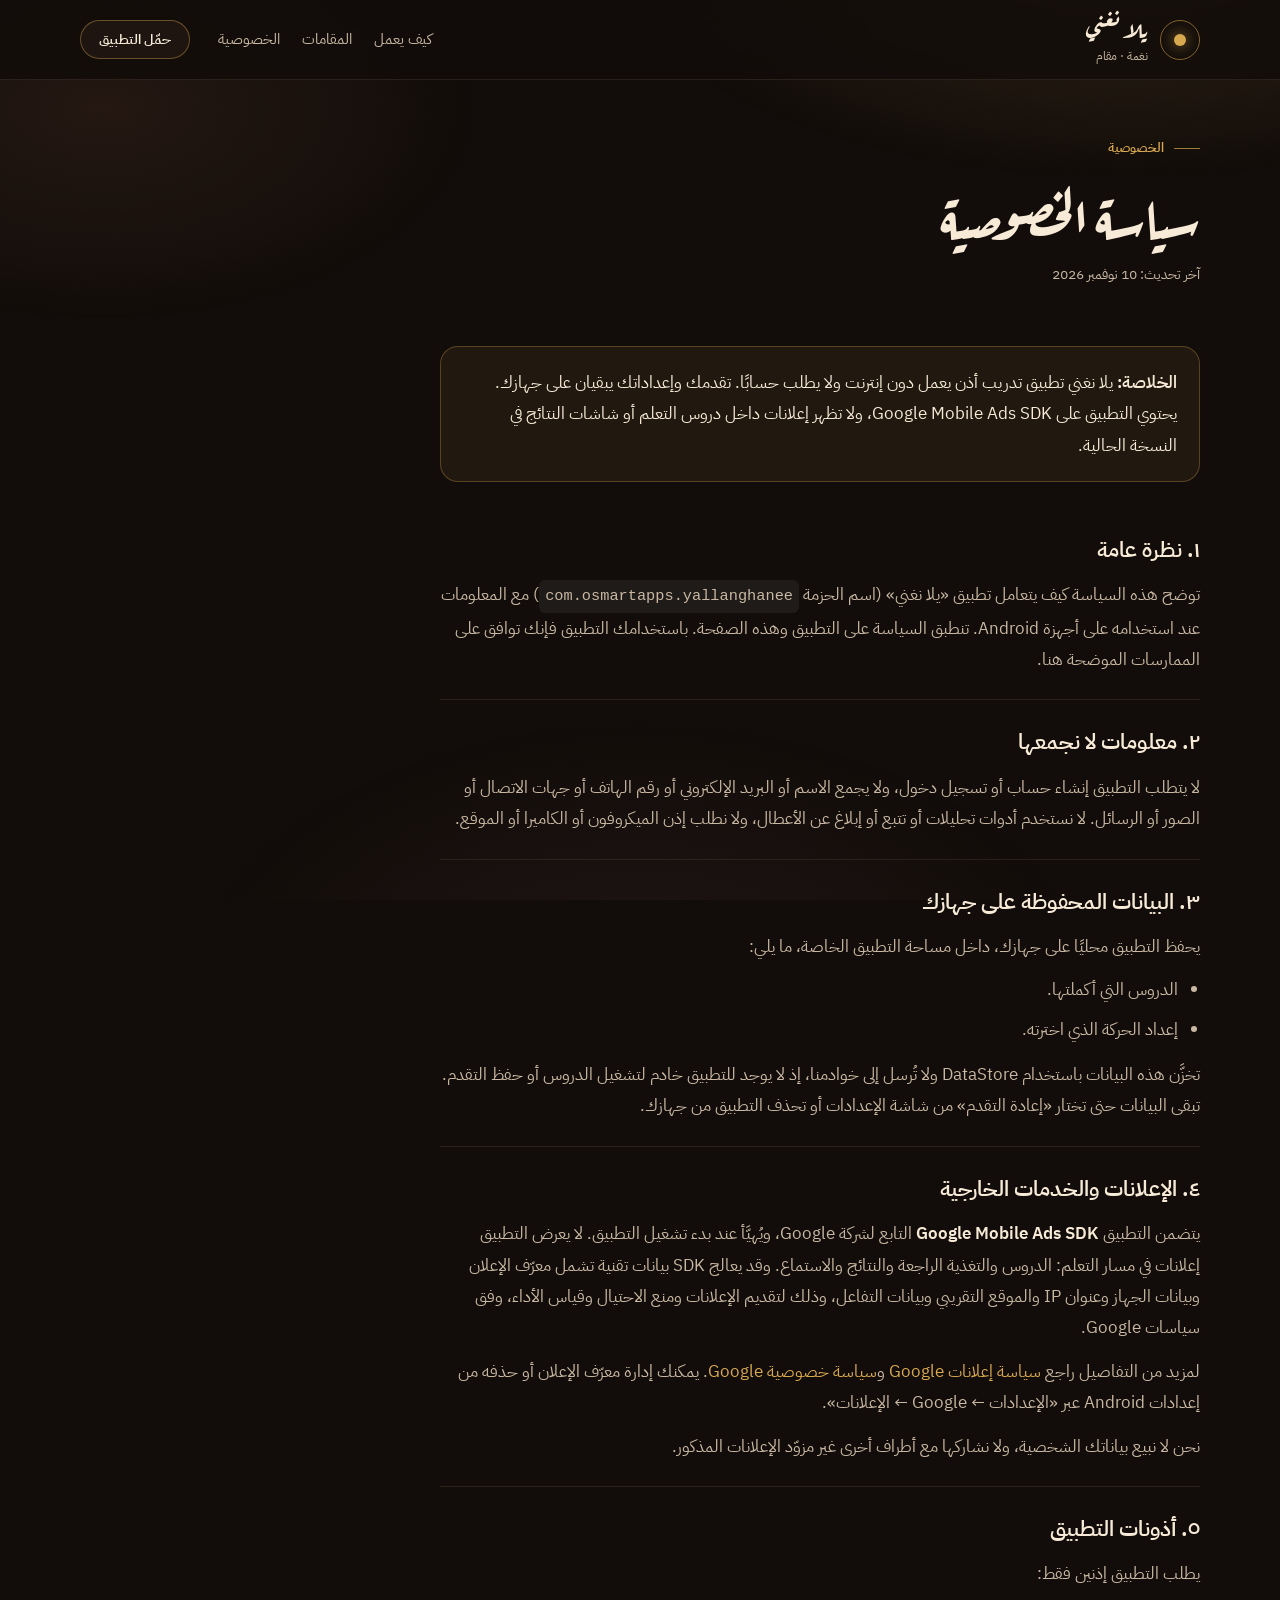
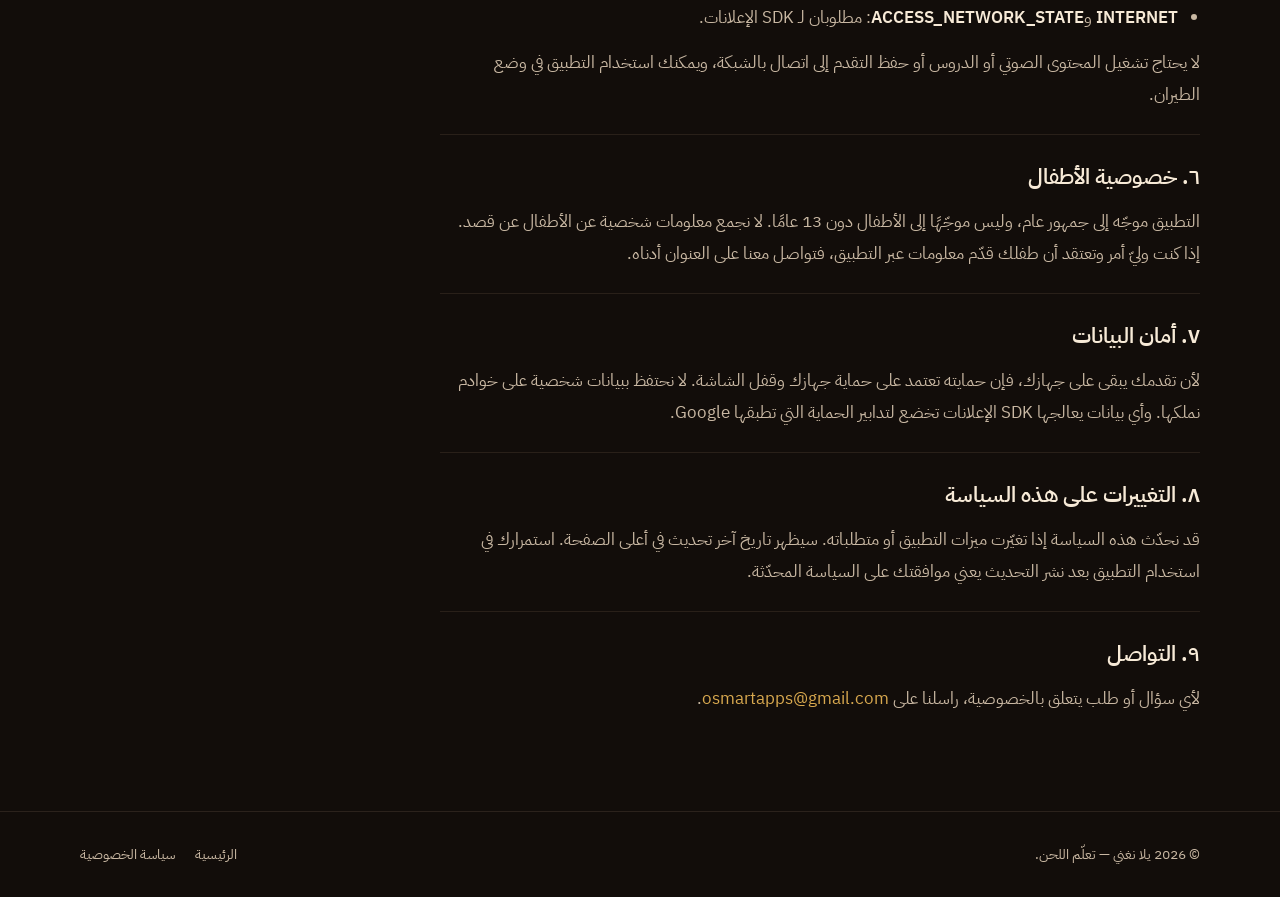
==== site/public/privacy.html @ 1ac6ab4f "Source lessons and audio from the published site pack The site JSON is now canonical. `tools/sync_ap" ====
<!DOCTYPE html>
<html lang="ar" dir="rtl">
<head>
  <meta charset="utf-8">
  <meta name="viewport" content="width=device-width, initial-scale=1">
  <title>سياسة الخصوصية — يلا نغني</title>
  <meta name="description" content="سياسة الخصوصية لتطبيق يلا نغني: تقدمك يبقى على جهازك، ولا تحتاج إلى حساب، مع إفصاح عن Google Mobile Ads SDK.">
  <meta name="theme-color" content="#120d0a">
  <meta property="og:type" content="article">
  <meta property="og:title" content="سياسة الخصوصية — يلا نغني">
  <meta property="og:description" content="كيف يتعامل تطبيق يلا نغني مع بياناتك: تخزين محلي للتقدم، بلا حساب، وإفصاح عن SDK الإعلانات.">
  <meta property="og:locale" content="ar_AR">
  <link rel="icon" href="data:image/svg+xml,%3Csvg xmlns='http://www.w3.org/2000/svg' viewBox='0 0 64 64'%3E%3Crect width='64' height='64' rx='14' fill='%23120d0a'/%3E%3Ccircle cx='32' cy='32' r='18' fill='none' stroke='%23d9a94f' stroke-width='2.5'/%3E%3Ccircle cx='32' cy='32' r='7' fill='%23d9a94f'/%3E%3C/svg%3E">
  <link rel="preload" href="assets/fonts/ArefRuqaa-Bold.ttf" as="font" type="font/ttf" crossorigin>
  <link rel="stylesheet" href="assets/css/site.css">
</head>
<body>
  <a class="skip-link" href="#main">تجاوز إلى المحتوى</a>

  <header class="site-header">
    <div class="wrap header-inner">
      <a class="brand" href="index.html" aria-label="يلا نغني — الرئيسية">
        <span class="brand-mark" aria-hidden="true"></span>
        <span>
          <span class="brand-name">يلا نغني</span>
          <span class="brand-tag">نغمة · مقام</span>
        </span>
      </a>
      <nav class="site-nav" aria-label="التنقل الرئيسي">
        <a href="index.html#how">كيف يعمل</a>
        <a href="index.html#maqams">المقامات</a>
        <a href="privacy.html" aria-current="page">الخصوصية</a>
      </nav>
      <a class="btn btn-small btn-ghost" href="index.html#download">حمّل التطبيق</a>
    </div>
  </header>

  <main id="main" class="wrap">
    <header class="page-head">
      <p class="kicker">الخصوصية</p>
      <h1>سياسة الخصوصية</h1>
      <p class="page-meta">آخر تحديث: 10 نوفمبر 2026</p>
    </header>

    <article class="prose">
      <div class="callout">
        <p>
          <strong>الخلاصة:</strong> يلا نغني تطبيق تدريب أذن يعمل دون إنترنت ولا يطلب حسابًا.
          تقدمك وإعداداتك يبقيان على جهازك. يحتوي التطبيق على Google Mobile Ads SDK، ولا تظهر
          إعلانات داخل دروس التعلم أو شاشات النتائج في النسخة الحالية.
        </p>
      </div>

      <section>
        <h2>١. نظرة عامة</h2>
        <p>
          توضح هذه السياسة كيف يتعامل تطبيق «يلا نغني» (اسم الحزمة
          <code>com.osmartapps.yallanghanee</code>) مع المعلومات عند استخدامه على أجهزة
          Android. تنطبق السياسة على التطبيق وهذه الصفحة. باستخدامك التطبيق فإنك توافق على
          الممارسات الموضحة هنا.
        </p>
      </section>

      <section>
        <h2>٢. معلومات لا نجمعها</h2>
        <p>
          لا يتطلب التطبيق إنشاء حساب أو تسجيل دخول، ولا يجمع الاسم أو البريد الإلكتروني أو
          رقم الهاتف أو جهات الاتصال أو الصور أو الرسائل. لا نستخدم أدوات تحليلات أو تتبع أو
          إبلاغ عن الأعطال، ولا نطلب إذن الميكروفون أو الكاميرا أو الموقع.
        </p>
      </section>

      <section>
        <h2>٣. البيانات المحفوظة على جهازك</h2>
        <p>يحفظ التطبيق محليًا على جهازك، داخل مساحة التطبيق الخاصة، ما يلي:</p>
        <ul>
          <li>الدروس التي أكملتها.</li>
          <li>إعداد الحركة الذي اخترته.</li>
        </ul>
        <p>
          تخزَّن هذه البيانات باستخدام DataStore ولا تُرسل إلى خوادمنا، إذ لا يوجد للتطبيق
          خادم لتشغيل الدروس أو حفظ التقدم. تبقى البيانات حتى تختار «إعادة التقدم» من شاشة
          الإعدادات أو تحذف التطبيق من جهازك.
        </p>
      </section>

      <section>
        <h2>٤. الإعلانات والخدمات الخارجية</h2>
        <p>
          يتضمن التطبيق <strong>Google Mobile Ads SDK</strong> التابع لشركة Google، ويُهيَّأ
          عند بدء تشغيل التطبيق. لا يعرض التطبيق إعلانات في مسار التعلم: الدروس والتغذية
          الراجعة والنتائج والاستماع. وقد يعالج SDK بيانات تقنية تشمل معرّف الإعلان وبيانات
          الجهاز وعنوان IP والموقع التقريبي وبيانات التفاعل، وذلك لتقديم الإعلانات ومنع
          الاحتيال وقياس الأداء، وفق سياسات Google.
        </p>
        <p>
          لمزيد من التفاصيل راجع
          <a href="https://policies.google.com/technologies/ads" rel="noopener">سياسة إعلانات Google</a>
          و<a href="https://policies.google.com/privacy" rel="noopener">سياسة خصوصية Google</a>.
          يمكنك إدارة معرّف الإعلان أو حذفه من إعدادات Android عبر
          «الإعدادات ← Google ← الإعلانات».
        </p>
        <p>نحن لا نبيع بياناتك الشخصية، ولا نشاركها مع أطراف أخرى غير مزوّد الإعلانات المذكور.</p>
      </section>

      <section>
        <h2>٥. أذونات التطبيق</h2>
        <p>يطلب التطبيق إذنين فقط:</p>
        <ul>
          <li><strong>INTERNET</strong> و<strong>ACCESS_NETWORK_STATE</strong>: مطلوبان لـ SDK الإعلانات.</li>
        </ul>
        <p>
          لا يحتاج تشغيل المحتوى الصوتي أو الدروس أو حفظ التقدم إلى اتصال بالشبكة، ويمكنك
          استخدام التطبيق في وضع الطيران.
        </p>
      </section>

      <section>
        <h2>٦. خصوصية الأطفال</h2>
        <p>
          التطبيق موجّه إلى جمهور عام، وليس موجّهًا إلى الأطفال دون 13 عامًا. لا نجمع معلومات
          شخصية عن الأطفال عن قصد. إذا كنت وليّ أمر وتعتقد أن طفلك قدّم معلومات عبر التطبيق،
          فتواصل معنا على العنوان أدناه.
        </p>
      </section>

      <section>
        <h2>٧. أمان البيانات</h2>
        <p>
          لأن تقدمك يبقى على جهازك، فإن حمايته تعتمد على حماية جهازك وقفل الشاشة. لا نحتفظ
          ببيانات شخصية على خوادم نملكها. وأي بيانات يعالجها SDK الإعلانات تخضع لتدابير
          الحماية التي تطبقها Google.
        </p>
      </section>

      <section>
        <h2>٨. التغييرات على هذه السياسة</h2>
        <p>
          قد نحدّث هذه السياسة إذا تغيّرت ميزات التطبيق أو متطلباته. سيظهر تاريخ آخر تحديث في
          أعلى الصفحة. استمرارك في استخدام التطبيق بعد نشر التحديث يعني موافقتك على السياسة
          المحدّثة.
        </p>
      </section>

      <section>
        <h2>٩. التواصل</h2>
        <p>
          لأي سؤال أو طلب يتعلق بالخصوصية، راسلنا على
          <a href="mailto:osmartapps@gmail.com">osmartapps@gmail.com</a>.
        </p>
      </section>
    </article>
  </main>

  <footer class="site-footer">
    <div class="wrap footer-inner">
      <p>© 2026 يلا نغني — تعلّم اللحن.</p>
      <nav class="footer-links" aria-label="روابط التذييل">
        <a href="index.html">الرئيسية</a>
        <a href="privacy.html" aria-current="page">سياسة الخصوصية</a>
      </nav>
    </div>
  </footer>
</body>
</html>
---- site/public/assets/css/site.css ----
@font-face {
  font-family: "IBM Plex Sans Arabic";
  src: url("../fonts/IBMPlexSansArabic-Regular.ttf") format("truetype");
  font-weight: 400;
  font-style: normal;
  font-display: swap;
}

@font-face {
  font-family: "IBM Plex Sans Arabic";
  src: url("../fonts/IBMPlexSansArabic-SemiBold.ttf") format("truetype");
  font-weight: 600;
  font-style: normal;
  font-display: swap;
}

@font-face {
  font-family: "Aref Ruqaa";
  src: url("../fonts/ArefRuqaa-Bold.ttf") format("truetype");
  font-weight: 700;
  font-style: normal;
  font-display: swap;
}

:root {
  --bg: #120d0a;
  --surface: #1e1612;
  --surface-high: #2a1f19;
  --outline: #4a3a30;
  --text: #f7ead7;
  --muted: #c9b8a3;
  --gold: #d9a94f;
  --gold-bright: #e5bc6e;
  --rast: #e2a45c;
  --hijaz: #c97b5a;
  --nahawand: #c77e9b;
  --radius-lg: 28px;
  --radius-md: 18px;
  --font-ui: "IBM Plex Sans Arabic", system-ui, -apple-system, "Segoe UI", sans-serif;
  --font-display: "Aref Ruqaa", "IBM Plex Sans Arabic", serif;
}

*,
*::before,
*::after {
  box-sizing: border-box;
}

html {
  scroll-behavior: smooth;
}

body {
  margin: 0;
  background: var(--bg);
  color: var(--text);
  font-family: var(--font-ui);
  font-size: 17px;
  line-height: 1.85;
  -webkit-font-smoothing: antialiased;
  text-rendering: optimizeLegibility;
  overflow-x: hidden;
}

body::before {
  content: "";
  position: fixed;
  inset: 0;
  z-index: -1;
  pointer-events: none;
  background:
    radial-gradient(60% 40% at 88% -8%, rgba(226, 164, 92, 0.16), transparent 70%),
    radial-gradient(42% 34% at 8% 12%, rgba(201, 123, 90, 0.1), transparent 70%),
    radial-gradient(52% 46% at 50% 112%, rgba(199, 126, 155, 0.08), transparent 70%);
}

h1,
h2,
h3 {
  margin: 0;
  font-family: var(--font-display);
  font-weight: 700;
  line-height: 1.35;
}

p {
  margin: 0;
}

a {
  color: var(--gold);
  text-decoration: none;
}

a:hover {
  text-decoration: underline;
  text-underline-offset: 4px;
}

img {
  display: block;
  max-width: 100%;
}

:focus-visible {
  outline: 2px solid var(--gold);
  outline-offset: 3px;
  border-radius: 6px;
}

.wrap {
  width: min(1120px, 100% - 48px);
  margin-inline: auto;
}

.skip-link {
  position: absolute;
  inset-inline-start: 16px;
  top: -80px;
  z-index: 50;
  padding: 10px 18px;
  border-radius: 999px;
  background: var(--gold);
  color: #1a120c;
  font-weight: 600;
  transition: top 0.15s ease;
}

.skip-link:focus {
  top: 16px;
  text-decoration: none;
}

/* Header */

.site-header {
  position: sticky;
  top: 0;
  z-index: 20;
  background: rgba(18, 13, 10, 0.82);
  backdrop-filter: blur(14px);
  -webkit-backdrop-filter: blur(14px);
  border-bottom: 1px solid rgba(122, 99, 83, 0.22);
}

.header-inner {
  display: flex;
  flex-wrap: wrap;
  align-items: center;
  gap: 14px 28px;
  padding-block: 14px;
}

.brand {
  display: flex;
  align-items: center;
  gap: 12px;
  color: var(--text);
}

.brand:hover {
  text-decoration: none;
}

.brand-mark {
  position: relative;
  display: grid;
  place-items: center;
  width: 40px;
  height: 40px;
  border: 1px solid rgba(217, 169, 79, 0.55);
  border-radius: 50%;
}

.brand-mark::before {
  content: "";
  width: 12px;
  height: 12px;
  border-radius: 50%;
  background: var(--gold);
  box-shadow: 0 0 14px rgba(217, 169, 79, 0.7);
}

.brand-name {
  font-family: var(--font-display);
  font-size: 24px;
  line-height: 1.1;
}

.brand-tag {
  display: block;
  font-size: 12px;
  line-height: 1.4;
  color: var(--muted);
}

.site-nav {
  display: flex;
  gap: 22px;
  margin-inline-start: auto;
  font-size: 15px;
}

.site-nav a {
  color: var(--muted);
}

.site-nav a:hover {
  color: var(--text);
  text-decoration: none;
}

.site-header .btn {
  margin-inline-start: 0;
}

/* Buttons */

.btn {
  display: inline-flex;
  align-items: center;
  justify-content: center;
  gap: 10px;
  padding: 14px 26px;
  border: 1px solid transparent;
  border-radius: 999px;
  font-family: var(--font-ui);
  font-size: 16px;
  font-weight: 600;
  line-height: 1.4;
  text-align: center;
  cursor: pointer;
  transition: transform 0.15s ease, background-color 0.15s ease, border-color 0.15s ease;
}

.btn:hover {
  text-decoration: none;
  transform: translateY(-1px);
}

.btn-primary {
  background: var(--gold);
  color: #1a120c;
}

.btn-primary:hover {
  background: var(--gold-bright);
}

.btn-ghost {
  background: rgba(42, 31, 25, 0.5);
  border-color: rgba(217, 169, 79, 0.4);
  color: var(--text);
}

.btn-ghost:hover {
  background: rgba(42, 31, 25, 0.9);
}

.btn-small {
  padding: 9px 18px;
  font-size: 14px;
}

/* Hero */

.hero {
  padding-block: 72px 44px;
}

.hero-grid {
  display: grid;
  grid-template-columns: 1.15fr 0.85fr;
  gap: 56px;
  align-items: center;
}

.kicker {
  display: flex;
  align-items: center;
  gap: 10px;
  margin-bottom: 16px;
  color: var(--gold);
  font-size: 13px;
  font-weight: 600;
}

.kicker::before {
  content: "";
  width: 26px;
  height: 1px;
  background: var(--gold);
  opacity: 0.7;
}

.hero h1 {
  margin-bottom: 20px;
  font-size: clamp(46px, 7vw, 82px);
  line-height: 1.12;
}

.lede {
  max-width: 52ch;
  color: var(--muted);
  font-size: clamp(17px, 2vw, 20px);
  line-height: 1.9;
}

.hero-actions {
  display: flex;
  flex-wrap: wrap;
  gap: 14px;
  margin-top: 32px;
}

.hero-chips {
  display: flex;
  flex-wrap: wrap;
  gap: 10px 24px;
  margin: 34px 0 0;
  padding: 0;
  list-style: none;
  color: var(--muted);
  font-size: 14px;
}

.hero-chips li {
  display: flex;
  align-items: center;
  gap: 8px;
}

.hero-chips li::before {
  content: "";
  width: 6px;
  height: 6px;
  border-radius: 50%;
  background: var(--gold);
}

.orb-stage {
  display: grid;
  justify-items: center;
  gap: 22px;
}

.orb {
  position: relative;
  display: grid;
  place-items: center;
  width: min(100%, 360px);
  aspect-ratio: 1;
}

.orb::before {
  content: "";
  position: absolute;
  inset: -12%;
  border-radius: 50%;
  background: radial-gradient(circle, rgba(217, 169, 79, 0.16), transparent 65%);
  filter: blur(10px);
}

.orb-ring {
  position: absolute;
  border-radius: 50%;
  border: 1px solid rgba(217, 169, 79, 0.18);
}

.orb-ring-1 {
  inset: 0;
  animation: breathe 7s ease-in-out infinite;
}

.orb-ring-2 {
  inset: 11%;
  border-color: rgba(226, 164, 92, 0.22);
}

.orb-core {
  position: relative;
  display: flex;
  align-items: center;
  justify-content: center;
  gap: 7px;
  width: 62%;
  aspect-ratio: 1;
  border: 1px solid rgba(217, 169, 79, 0.38);
  border-radius: 50%;
  background: radial-gradient(circle at 34% 28%, #3b2a1e, #1b1310 72%);
  box-shadow: inset 0 0 46px rgba(217, 169, 79, 0.12), 0 30px 70px rgba(0, 0, 0, 0.55);
}

.orb-core i {
  width: 7px;
  border-radius: 99px;
  background: linear-gradient(var(--rast), var(--gold));
  box-shadow: 0 0 12px rgba(217, 169, 79, 0.35);
  animation: equalize 1.8s ease-in-out infinite;
}

.orb-core i:nth-child(1) {
  height: 28px;
  animation-delay: -0.5s;
}

.orb-core i:nth-child(2) {
  height: 54px;
  animation-delay: -0.2s;
}

.orb-core i:nth-child(3) {
  height: 38px;
  animation-delay: -0.7s;
}

.orb-core i:nth-child(4) {
  height: 62px;
  animation-delay: -0.35s;
}

.orb-core i:nth-child(5) {
  height: 34px;
  animation-delay: -0.9s;
}

.orb-caption {
  color: var(--muted);
  font-size: 14px;
  text-align: center;
}

/* Sections */

.section {
  padding-block: 56px;
}

.section-head {
  max-width: 660px;
  margin-bottom: 34px;
}

.section-head h2 {
  margin-bottom: 12px;
  font-size: clamp(30px, 4vw, 42px);
}

.section-head p {
  color: var(--muted);
}

/* Feature cards */

.grid {
  display: grid;
  grid-template-columns: repeat(auto-fit, minmax(240px, 1fr));
  gap: 18px;
}

.card {
  padding: 26px 24px;
  border: 1px solid var(--outline);
  border-radius: var(--radius-md);
  background: linear-gradient(180deg, rgba(42, 31, 25, 0.85), rgba(30, 22, 18, 0.9));
  transition: border-color 0.2s ease, transform 0.2s ease;
}

.card:hover {
  border-color: rgba(217, 169, 79, 0.45);
  transform: translateY(-2px);
}

.card-icon {
  display: grid;
  place-items: center;
  width: 44px;
  height: 44px;
  margin-bottom: 18px;
  border-radius: 14px;
  background: rgba(217, 169, 79, 0.12);
  color: var(--gold);
}

.card h3 {
  margin-bottom: 8px;
  font-family: var(--font-ui);
  font-size: 18px;
  font-weight: 600;
  line-height: 1.6;
}

.card p {
  color: var(--muted);
  font-size: 15.5px;
}

/* Steps */

.steps {
  display: grid;
  gap: 16px;
  margin: 0;
  padding: 0;
  list-style: none;
  counter-reset: step;
}

.step {
  display: grid;
  grid-template-columns: auto 1fr;
  gap: 20px;
  align-items: start;
  padding: 24px;
  border: 1px solid var(--outline);
  border-radius: var(--radius-md);
  background: rgba(30, 22, 18, 0.75);
}

.step::before {
  counter-increment: step;
  content: counter(step, arabic-indic);
  display: grid;
  place-items: center;
  width: 44px;
  height: 44px;
  border: 1px solid rgba(217, 169, 79, 0.45);
  border-radius: 50%;
  color: var(--gold);
  font-size: 17px;
  line-height: 1;
}

.step h3 {
  margin-bottom: 6px;
  font-family: var(--font-ui);
  font-size: 17px;
  font-weight: 600;
  line-height: 1.6;
}

.step p {
  color: var(--muted);
  font-size: 15.5px;
}

/* Maqams */

.maqams {
  display: grid;
  grid-template-columns: repeat(auto-fit, minmax(250px, 1fr));
  gap: 18px;
}

.maqam {
  position: relative;
  overflow: hidden;
  padding: 28px 26px 30px;
  border: 1px solid var(--outline);
  border-radius: var(--radius-lg);
  background: var(--surface);
}

.maqam::before {
  content: "";
  position: absolute;
  inset-inline: 0;
  top: 0;
  height: 3px;
  background: var(--accent);
}

.maqam::after {
  content: "";
  position: absolute;
  top: -40px;
  inset-inline-start: -40px;
  width: 160px;
  height: 160px;
  border-radius: 50%;
  background: radial-gradient(circle, var(--accent), transparent 70%);
  opacity: 0.18;
  pointer-events: none;
}

.maqam-sigil {
  position: relative;
  display: grid;
  place-items: center;
  width: 46px;
  height: 46px;
  margin-bottom: 20px;
  border: 1px solid var(--accent);
  border-radius: 50%;
}

.maqam-sigil::before {
  content: "";
  width: 14px;
  height: 14px;
  border-radius: 50%;
  background: var(--accent);
  box-shadow: 0 0 16px var(--accent);
}

.maqam-jins {
  margin-bottom: 4px;
  color: var(--muted);
  font-size: 13px;
}

.maqam h3 {
  margin-bottom: 10px;
  font-size: 30px;
}

.maqam p {
  color: var(--muted);
  font-size: 15.5px;
  line-height: 1.85;
}

.maqam-rast {
  --accent: var(--rast);
}

.maqam-hijaz {
  --accent: var(--hijaz);
}

.maqam-nahawand {
  --accent: var(--nahawand);
}

/* Download */

.download {
  padding-block: 40px 80px;
}

.download-panel {
  display: grid;
  grid-template-columns: 1.2fr auto;
  gap: 36px;
  align-items: center;
  padding: clamp(30px, 5vw, 56px);
  border: 1px solid rgba(217, 169, 79, 0.35);
  border-radius: 36px;
  background:
    radial-gradient(120% 160% at 88% 0%, rgba(217, 169, 79, 0.18), transparent 55%),
    linear-gradient(160deg, #241a14, #160f0c);
}

.download-panel h2 {
  margin-bottom: 12px;
  font-size: clamp(28px, 3.5vw, 38px);
}

.download-panel p {
  color: var(--muted);
}

.download-actions {
  display: grid;
  gap: 12px;
  justify-items: start;
}

.fineprint {
  font-size: 13px;
  color: var(--muted);
}

/* Footer */

.site-footer {
  padding-block: 30px;
  border-top: 1px solid rgba(122, 99, 83, 0.25);
  color: var(--muted);
  font-size: 14px;
}

.footer-inner {
  display: flex;
  flex-wrap: wrap;
  gap: 16px 32px;
  align-items: center;
  justify-content: space-between;
}

.footer-links {
  display: flex;
  flex-wrap: wrap;
  gap: 20px;
}

.footer-links a {
  color: var(--muted);
}

.footer-links a:hover {
  color: var(--text);
}

/* Privacy page */

.page-head {
  max-width: 760px;
  padding-block: 56px 8px;
}

.page-head h1 {
  margin-bottom: 10px;
  font-size: clamp(38px, 6vw, 56px);
}

.page-meta {
  color: var(--muted);
  font-size: 14px;
}

.prose {
  max-width: 760px;
  padding-block: 24px 72px;
}

.prose section {
  padding-block: 24px;
  border-top: 1px solid rgba(122, 99, 83, 0.22);
}

.prose section:first-of-type {
  border-top: 0;
}

.prose h2 {
  margin-bottom: 12px;
  font-family: var(--font-ui);
  font-size: 22px;
  font-weight: 600;
  line-height: 1.6;
}

.prose p {
  margin-bottom: 12px;
  color: var(--muted);
}

.prose p:last-child {
  margin-bottom: 0;
}

.prose ul {
  margin: 0 0 14px;
  padding-inline-start: 22px;
  color: var(--muted);
}

.prose li {
  margin-bottom: 8px;
}

.prose strong {
  color: var(--text);
  font-weight: 600;
}

.prose a {
  word-break: break-word;
}

.callout {
  margin-block: 26px;
  padding: 20px 22px;
  border: 1px solid rgba(217, 169, 79, 0.3);
  border-radius: var(--radius-md);
  background: rgba(217, 169, 79, 0.08);
}

.callout p {
  margin: 0;
  color: var(--text);
}

code {
  display: inline-block;
  padding: 2px 6px;
  border-radius: 6px;
  background: rgba(255, 255, 255, 0.06);
  font-family: ui-monospace, SFMono-Regular, Menlo, Consolas, monospace;
  font-size: 0.9em;
  direction: ltr;
}

@keyframes equalize {
  0%,
  100% {
    transform: scaleY(0.55);
  }
  50% {
    transform: scaleY(1);
  }
}

@keyframes breathe {
  0%,
  100% {
    transform: scale(1);
    opacity: 0.8;
  }
  50% {
    transform: scale(1.03);
    opacity: 1;
  }
}

@media (max-width: 900px) {
  .hero-grid {
    grid-template-columns: 1fr;
    gap: 44px;
  }

  .orb {
    width: min(70vw, 320px);
  }

  .site-nav {
    order: 3;
    width: 100%;
    margin-inline-start: 0;
    gap: 18px;
  }

  .site-header .btn {
    margin-inline-start: auto;
  }

  .download-panel {
    grid-template-columns: 1fr;
    gap: 28px;
  }
}

@media (max-width: 560px) {
  .wrap {
    width: min(1120px, 100% - 32px);
  }

  .hero {
    padding-block: 48px 28px;
  }

  .section {
    padding-block: 44px;
  }

  .step {
    grid-template-columns: 1fr;
    gap: 12px;
  }

  .download {
    padding-block: 24px 64px;
  }
}

@media (prefers-reduced-motion: reduce) {
  html {
    scroll-behavior: auto;
  }

  *,
  *::before,
  *::after {
    animation: none !important;
    transition: none !important;
  }
}
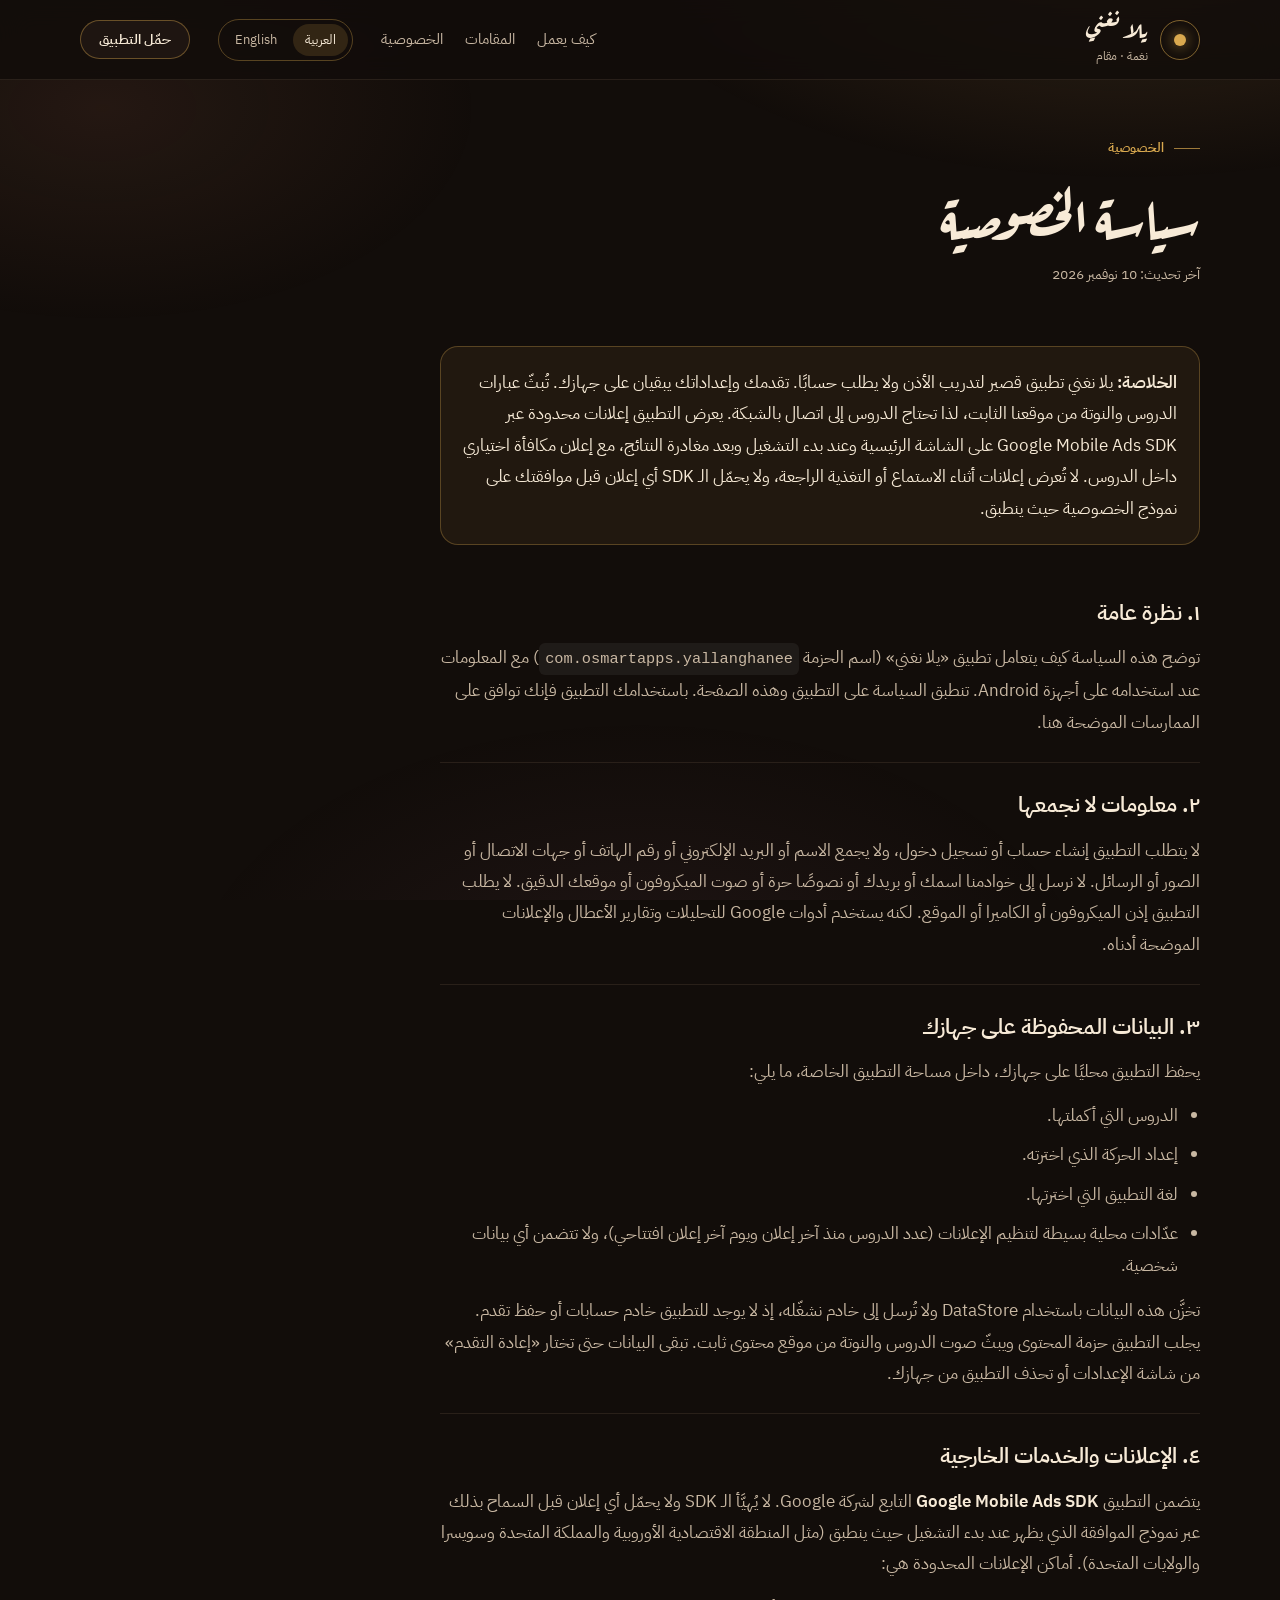
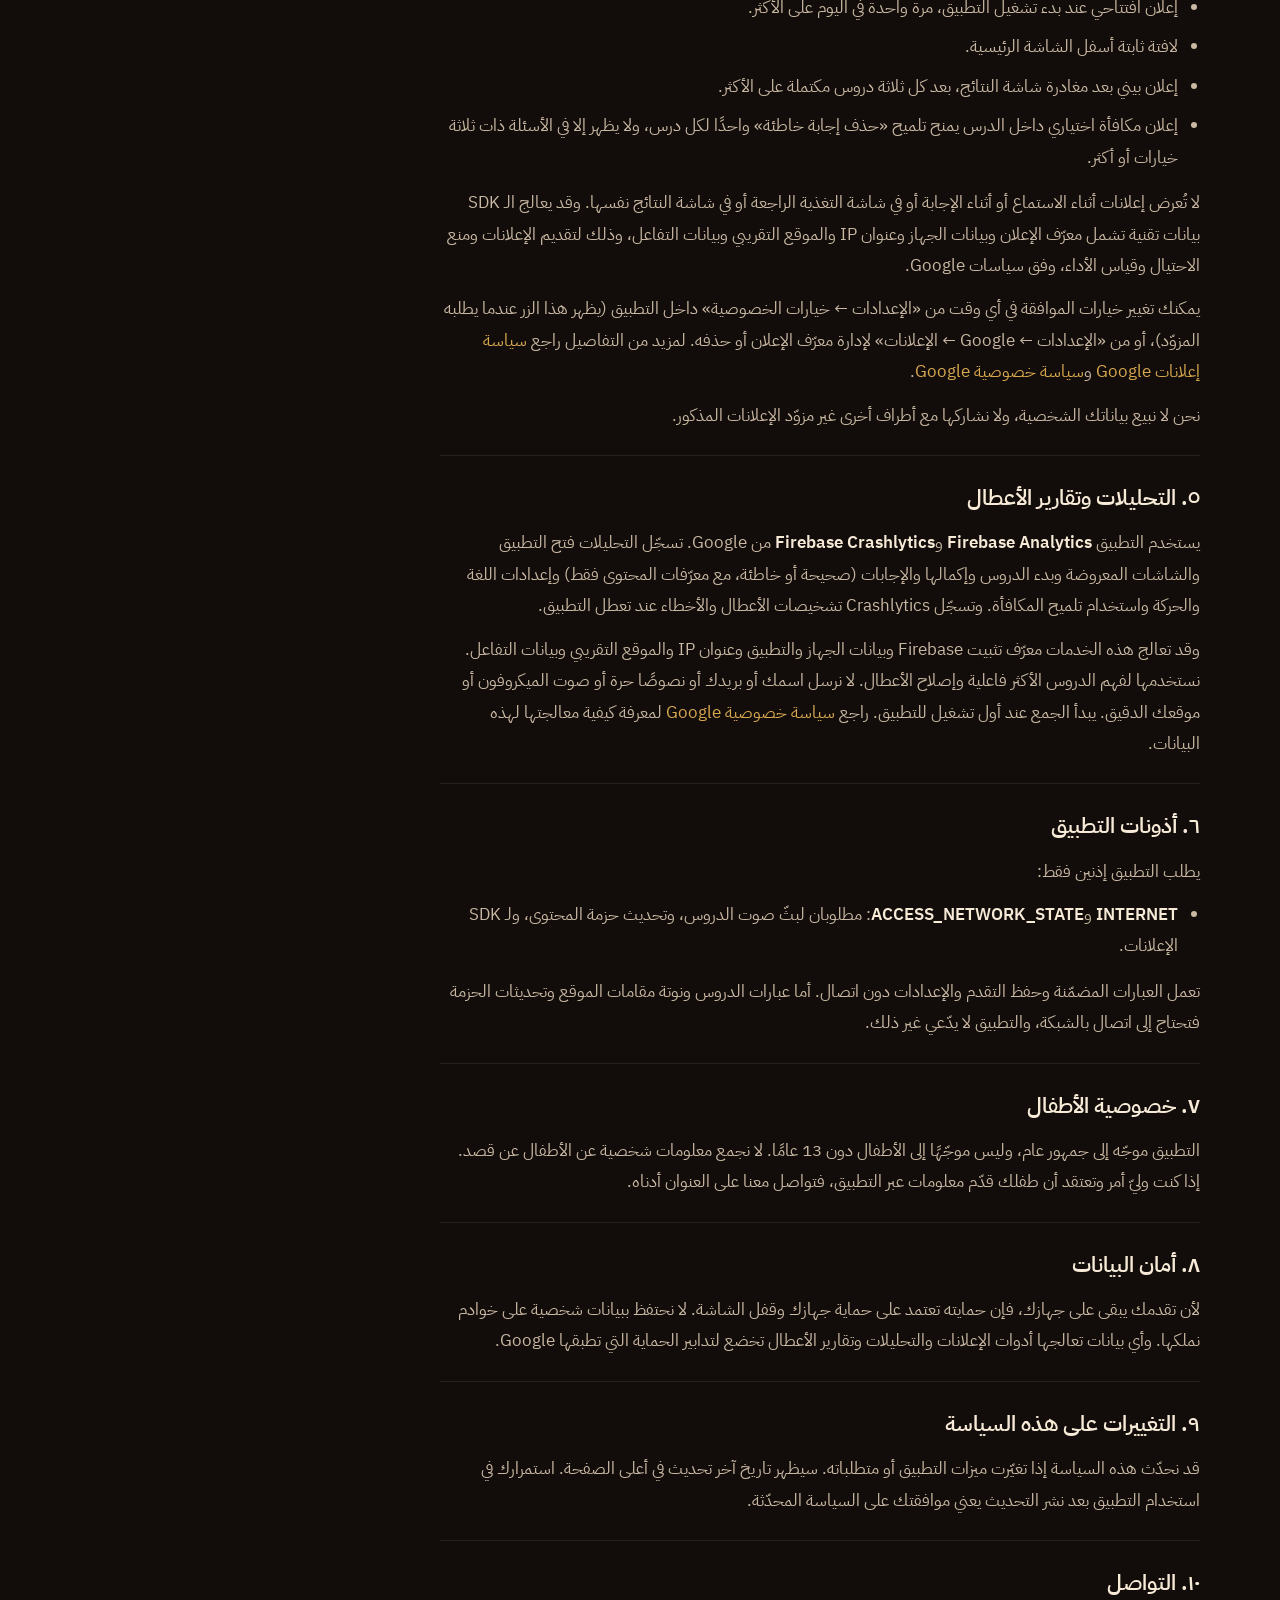
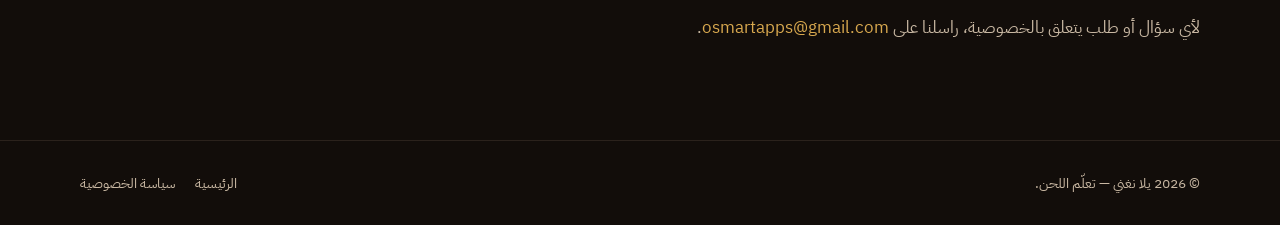
==== commit 647ad381: "Ship bilingual lessons, ads, telemetry, and launch assets" ====
--- a/site/public/privacy.html
+++ b/site/public/privacy.html
@@ -4,12 +4,16 @@
   <meta charset="utf-8">
   <meta name="viewport" content="width=device-width, initial-scale=1">
   <title>سياسة الخصوصية — يلا نغني</title>
-  <meta name="description" content="سياسة الخصوصية لتطبيق يلا نغني: تقدمك يبقى على جهازك، ولا تحتاج إلى حساب، مع إفصاح عن Google Mobile Ads SDK.">
+  <meta name="description" content="سياسة الخصوصية لتطبيق يلا نغني: تقدمك يبقى على جهازك، ولا تحتاج إلى حساب، مع إفصاح عن Google Mobile Ads وFirebase Analytics وCrashlytics.">
   <meta name="theme-color" content="#120d0a">
   <meta property="og:type" content="article">
   <meta property="og:title" content="سياسة الخصوصية — يلا نغني">
-  <meta property="og:description" content="كيف يتعامل تطبيق يلا نغني مع بياناتك: تخزين محلي للتقدم، بلا حساب، وإفصاح عن SDK الإعلانات.">
+  <meta property="og:description" content="كيف يتعامل تطبيق يلا نغني مع بياناتك: تخزين محلي للتقدم، بلا حساب، وإفصاح عن SDK الإعلانات والتحليلات وتقارير الأعطال.">
   <meta property="og:locale" content="ar_AR">
+  <meta property="og:locale:alternate" content="en_US">
+  <link rel="alternate" hreflang="ar" href="https://yallanganee-73906702.web.app/privacy.html">
+  <link rel="alternate" hreflang="en" href="https://yallanganee-73906702.web.app/en/privacy.html">
+  <link rel="alternate" hreflang="x-default" href="https://yallanganee-73906702.web.app/privacy.html">
   <link rel="icon" href="data:image/svg+xml,%3Csvg xmlns='http://www.w3.org/2000/svg' viewBox='0 0 64 64'%3E%3Crect width='64' height='64' rx='14' fill='%23120d0a'/%3E%3Ccircle cx='32' cy='32' r='18' fill='none' stroke='%23d9a94f' stroke-width='2.5'/%3E%3Ccircle cx='32' cy='32' r='7' fill='%23d9a94f'/%3E%3C/svg%3E">
   <link rel="preload" href="assets/fonts/ArefRuqaa-Bold.ttf" as="font" type="font/ttf" crossorigin>
   <link rel="stylesheet" href="assets/css/site.css">
@@ -31,6 +35,10 @@
         <a href="index.html#maqams">المقامات</a>
         <a href="privacy.html" aria-current="page">الخصوصية</a>
       </nav>
+      <div class="lang-switch" role="group" aria-label="اللغة">
+        <a href="privacy.html" lang="ar" hreflang="ar" aria-current="true">العربية</a>
+        <a href="en/privacy.html" lang="en" hreflang="en">English</a>
+      </div>
       <a class="btn btn-small btn-ghost" href="index.html#download">حمّل التطبيق</a>
     </div>
   </header>
@@ -45,9 +53,12 @@
     <article class="prose">
       <div class="callout">
         <p>
-          <strong>الخلاصة:</strong> يلا نغني تطبيق تدريب أذن يعمل دون إنترنت ولا يطلب حسابًا.
-          تقدمك وإعداداتك يبقيان على جهازك. يحتوي التطبيق على Google Mobile Ads SDK، ولا تظهر
-          إعلانات داخل دروس التعلم أو شاشات النتائج في النسخة الحالية.
+          <strong>الخلاصة:</strong> يلا نغني تطبيق قصير لتدريب الأذن ولا يطلب حسابًا. تقدمك
+          وإعداداتك يبقيان على جهازك. تُبثّ عبارات الدروس والنوتة من موقعنا الثابت، لذا تحتاج
+          الدروس إلى اتصال بالشبكة. يعرض التطبيق إعلانات محدودة عبر Google Mobile Ads SDK على
+          الشاشة الرئيسية وعند بدء التشغيل وبعد مغادرة النتائج، مع إعلان مكافأة اختياري داخل
+          الدروس. لا تُعرض إعلانات أثناء الاستماع أو التغذية الراجعة، ولا يحمّل الـ SDK أي إعلان
+          قبل موافقتك على نموذج الخصوصية حيث ينطبق.
         </p>
       </div>
 
@@ -65,8 +76,9 @@
         <h2>٢. معلومات لا نجمعها</h2>
         <p>
           لا يتطلب التطبيق إنشاء حساب أو تسجيل دخول، ولا يجمع الاسم أو البريد الإلكتروني أو
-          رقم الهاتف أو جهات الاتصال أو الصور أو الرسائل. لا نستخدم أدوات تحليلات أو تتبع أو
-          إبلاغ عن الأعطال، ولا نطلب إذن الميكروفون أو الكاميرا أو الموقع.
+          رقم الهاتف أو جهات الاتصال أو الصور أو الرسائل. لا نرسل إلى خوادمنا اسمك أو بريدك أو
+          نصوصًا حرة أو صوت الميكروفون أو موقعك الدقيق. لا يطلب التطبيق إذن الميكروفون أو الكاميرا
+          أو الموقع. لكنه يستخدم أدوات Google للتحليلات وتقارير الأعطال والإعلانات الموضحة أدناه.
         </p>
       </section>
 
@@ -76,47 +88,81 @@
         <ul>
           <li>الدروس التي أكملتها.</li>
           <li>إعداد الحركة الذي اخترته.</li>
+          <li>لغة التطبيق التي اخترتها.</li>
+          <li>عدّادات محلية بسيطة لتنظيم الإعلانات (عدد الدروس منذ آخر إعلان ويوم آخر إعلان
+          افتتاحي)، ولا تتضمن أي بيانات شخصية.</li>
         </ul>
         <p>
-          تخزَّن هذه البيانات باستخدام DataStore ولا تُرسل إلى خوادمنا، إذ لا يوجد للتطبيق
-          خادم لتشغيل الدروس أو حفظ التقدم. تبقى البيانات حتى تختار «إعادة التقدم» من شاشة
-          الإعدادات أو تحذف التطبيق من جهازك.
+          تخزَّن هذه البيانات باستخدام DataStore ولا تُرسل إلى خادم نشغّله، إذ لا يوجد للتطبيق
+          خادم حسابات أو حفظ تقدم. يجلب التطبيق حزمة المحتوى ويبثّ صوت الدروس والنوتة من موقع
+          محتوى ثابت. تبقى البيانات حتى تختار «إعادة التقدم» من شاشة الإعدادات أو تحذف التطبيق
+          من جهازك.
         </p>
       </section>
 
       <section>
         <h2>٤. الإعلانات والخدمات الخارجية</h2>
         <p>
-          يتضمن التطبيق <strong>Google Mobile Ads SDK</strong> التابع لشركة Google، ويُهيَّأ
-          عند بدء تشغيل التطبيق. لا يعرض التطبيق إعلانات في مسار التعلم: الدروس والتغذية
-          الراجعة والنتائج والاستماع. وقد يعالج SDK بيانات تقنية تشمل معرّف الإعلان وبيانات
-          الجهاز وعنوان IP والموقع التقريبي وبيانات التفاعل، وذلك لتقديم الإعلانات ومنع
-          الاحتيال وقياس الأداء، وفق سياسات Google.
-        </p>
-        <p>
-          لمزيد من التفاصيل راجع
+          يتضمن التطبيق <strong>Google Mobile Ads SDK</strong> التابع لشركة Google. لا يُهيَّأ
+          الـ SDK ولا يحمّل أي إعلان قبل السماح بذلك عبر نموذج الموافقة الذي يظهر عند بدء
+          التشغيل حيث ينطبق (مثل المنطقة الاقتصادية الأوروبية والمملكة المتحدة وسويسرا والولايات
+          المتحدة). أماكن الإعلانات المحدودة هي:
+        </p>
+        <ul>
+          <li>إعلان افتتاحي عند بدء تشغيل التطبيق، مرة واحدة في اليوم على الأكثر.</li>
+          <li>لافتة ثابتة أسفل الشاشة الرئيسية.</li>
+          <li>إعلان بيني بعد مغادرة شاشة النتائج، بعد كل ثلاثة دروس مكتملة على الأكثر.</li>
+          <li>إعلان مكافأة اختياري داخل الدرس يمنح تلميح «حذف إجابة خاطئة» واحدًا لكل درس، ولا
+          يظهر إلا في الأسئلة ذات ثلاثة خيارات أو أكثر.</li>
+        </ul>
+        <p>
+          لا تُعرض إعلانات أثناء الاستماع أو أثناء الإجابة أو في شاشة التغذية الراجعة أو في شاشة
+          النتائج نفسها. وقد يعالج الـ SDK بيانات تقنية تشمل معرّف الإعلان وبيانات الجهاز وعنوان
+          IP والموقع التقريبي وبيانات التفاعل، وذلك لتقديم الإعلانات ومنع الاحتيال وقياس الأداء،
+          وفق سياسات Google.
+        </p>
+        <p>
+          يمكنك تغيير خيارات الموافقة في أي وقت من «الإعدادات ← خيارات الخصوصية» داخل التطبيق
+          (يظهر هذا الزر عندما يطلبه المزوّد)، أو من «الإعدادات ← Google ← الإعلانات» لإدارة
+          معرّف الإعلان أو حذفه. لمزيد من التفاصيل راجع
           <a href="https://policies.google.com/technologies/ads" rel="noopener">سياسة إعلانات Google</a>
           و<a href="https://policies.google.com/privacy" rel="noopener">سياسة خصوصية Google</a>.
-          يمكنك إدارة معرّف الإعلان أو حذفه من إعدادات Android عبر
-          «الإعدادات ← Google ← الإعلانات».
         </p>
         <p>نحن لا نبيع بياناتك الشخصية، ولا نشاركها مع أطراف أخرى غير مزوّد الإعلانات المذكور.</p>
       </section>
 
       <section>
-        <h2>٥. أذونات التطبيق</h2>
+        <h2>٥. التحليلات وتقارير الأعطال</h2>
+        <p>
+          يستخدم التطبيق <strong>Firebase Analytics</strong> و<strong>Firebase Crashlytics</strong>
+          من Google. تسجّل التحليلات فتح التطبيق والشاشات المعروضة وبدء الدروس وإكمالها والإجابات
+          (صحيحة أو خاطئة، مع معرّفات المحتوى فقط) وإعدادات اللغة والحركة واستخدام تلميح المكافأة.
+          وتسجّل Crashlytics تشخيصات الأعطال والأخطاء عند تعطل التطبيق.
+        </p>
+        <p>
+          وقد تعالج هذه الخدمات معرّف تثبيت Firebase وبيانات الجهاز والتطبيق وعنوان IP والموقع
+          التقريبي وبيانات التفاعل. نستخدمها لفهم الدروس الأكثر فاعلية وإصلاح الأعطال. لا نرسل
+          اسمك أو بريدك أو نصوصًا حرة أو صوت الميكروفون أو موقعك الدقيق. يبدأ الجمع عند أول تشغيل
+          للتطبيق. راجع
+          <a href="https://policies.google.com/privacy" rel="noopener">سياسة خصوصية Google</a>
+          لمعرفة كيفية معالجتها لهذه البيانات.
+        </p>
+      </section>
+
+      <section>
+        <h2>٦. أذونات التطبيق</h2>
         <p>يطلب التطبيق إذنين فقط:</p>
         <ul>
-          <li><strong>INTERNET</strong> و<strong>ACCESS_NETWORK_STATE</strong>: مطلوبان لـ SDK الإعلانات.</li>
+          <li><strong>INTERNET</strong> و<strong>ACCESS_NETWORK_STATE</strong>: مطلوبان لبثّ صوت الدروس، وتحديث حزمة المحتوى، ولـ SDK الإعلانات.</li>
         </ul>
         <p>
-          لا يحتاج تشغيل المحتوى الصوتي أو الدروس أو حفظ التقدم إلى اتصال بالشبكة، ويمكنك
-          استخدام التطبيق في وضع الطيران.
-        </p>
-      </section>
-
-      <section>
-        <h2>٦. خصوصية الأطفال</h2>
+          تعمل العبارات المضمّنة وحفظ التقدم والإعدادات دون اتصال. أما عبارات الدروس ونوتة
+          مقامات الموقع وتحديثات الحزمة فتحتاج إلى اتصال بالشبكة، والتطبيق لا يدّعي غير ذلك.
+        </p>
+      </section>
+
+      <section>
+        <h2>٧. خصوصية الأطفال</h2>
         <p>
           التطبيق موجّه إلى جمهور عام، وليس موجّهًا إلى الأطفال دون 13 عامًا. لا نجمع معلومات
           شخصية عن الأطفال عن قصد. إذا كنت وليّ أمر وتعتقد أن طفلك قدّم معلومات عبر التطبيق،
@@ -125,16 +171,16 @@
       </section>
 
       <section>
-        <h2>٧. أمان البيانات</h2>
+        <h2>٨. أمان البيانات</h2>
         <p>
           لأن تقدمك يبقى على جهازك، فإن حمايته تعتمد على حماية جهازك وقفل الشاشة. لا نحتفظ
-          ببيانات شخصية على خوادم نملكها. وأي بيانات يعالجها SDK الإعلانات تخضع لتدابير
-          الحماية التي تطبقها Google.
-        </p>
-      </section>
-
-      <section>
-        <h2>٨. التغييرات على هذه السياسة</h2>
+          ببيانات شخصية على خوادم نملكها. وأي بيانات تعالجها أدوات الإعلانات والتحليلات
+          وتقارير الأعطال تخضع لتدابير الحماية التي تطبقها Google.
+        </p>
+      </section>
+
+      <section>
+        <h2>٩. التغييرات على هذه السياسة</h2>
         <p>
           قد نحدّث هذه السياسة إذا تغيّرت ميزات التطبيق أو متطلباته. سيظهر تاريخ آخر تحديث في
           أعلى الصفحة. استمرارك في استخدام التطبيق بعد نشر التحديث يعني موافقتك على السياسة
@@ -143,7 +189,7 @@
       </section>
 
       <section>
-        <h2>٩. التواصل</h2>
+        <h2>١٠. التواصل</h2>
         <p>
           لأي سؤال أو طلب يتعلق بالخصوصية، راسلنا على
           <a href="mailto:osmartapps@gmail.com">osmartapps@gmail.com</a>.
--- a/site/public/assets/css/site.css
+++ b/site/public/assets/css/site.css
@@ -40,6 +40,23 @@
   --font-display: "Aref Ruqaa", "IBM Plex Sans Arabic", serif;
 }
 
+html[lang="en"] {
+  --font-display: "IBM Plex Sans Arabic", system-ui, -apple-system, "Segoe UI", sans-serif;
+}
+
+html[lang="en"] body {
+  line-height: 1.7;
+}
+
+html[lang="en"] .hero h1 {
+  font-size: clamp(42px, 6vw, 68px);
+  letter-spacing: -0.01em;
+}
+
+html[lang="en"] .step::before {
+  content: counter(step, decimal);
+}
+
 *,
 *::before,
 *::after {
@@ -212,6 +229,33 @@
 
 .site-header .btn {
   margin-inline-start: 0;
+}
+
+/* Language switch */
+
+.lang-switch {
+  display: inline-flex;
+  gap: 4px;
+  padding: 4px;
+  border: 1px solid rgba(217, 169, 79, 0.35);
+  border-radius: 999px;
+  font-size: 13px;
+}
+
+.lang-switch a {
+  padding: 4px 12px;
+  border-radius: 999px;
+  color: var(--muted);
+}
+
+.lang-switch a:hover {
+  color: var(--text);
+  text-decoration: none;
+}
+
+.lang-switch a[aria-current="true"] {
+  background: rgba(217, 169, 79, 0.16);
+  color: var(--text);
 }
 
 /* Buttons */
